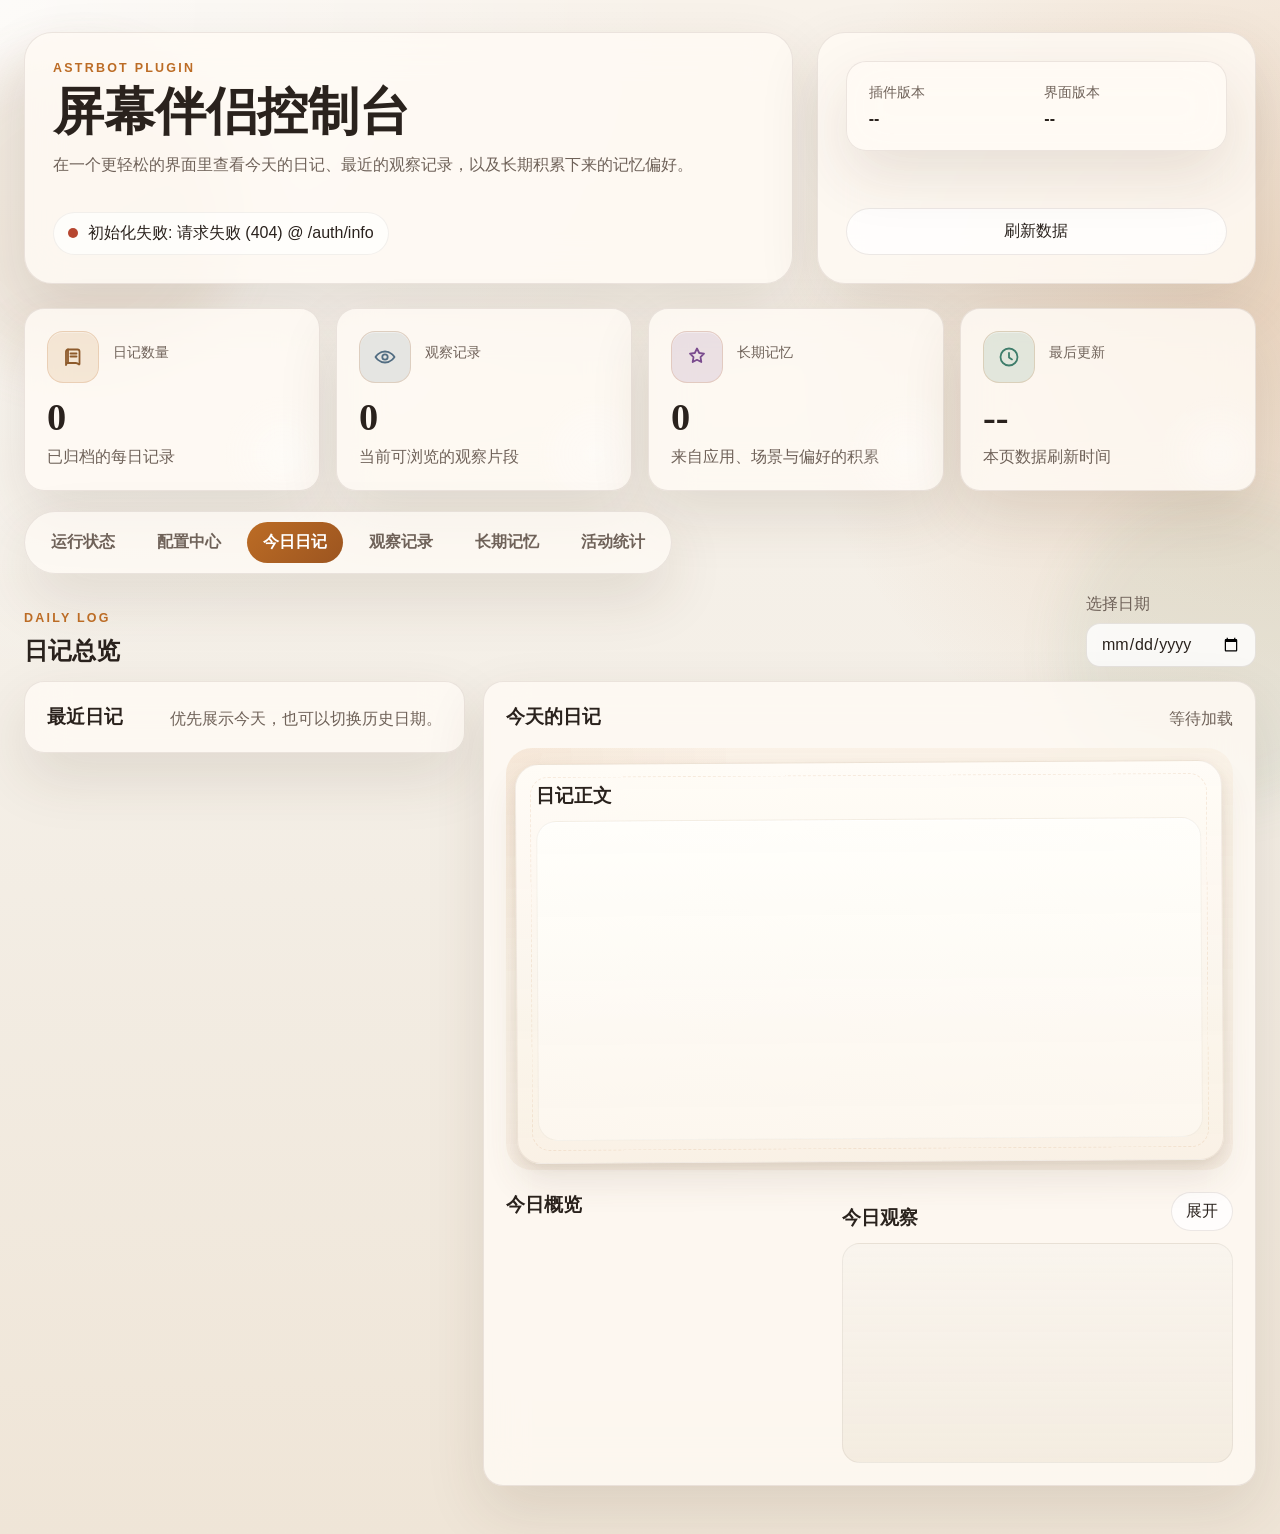
==== web/index.html @ 318e587e "v2.9.0" ====
﻿<!DOCTYPE html>
<html lang="zh-CN">
<head>
    <meta charset="UTF-8">
    <meta name="viewport" content="width=device-width, initial-scale=1.0">
    <title>屏幕伴侣控制台</title>
    <link rel="stylesheet" href="/web/app.css">
</head>
<body>
    <div class="app-shell">
        <div class="ambient ambient-left"></div>
        <div class="ambient ambient-right"></div>
        <header class="hero">
            <div class="hero-copy">
                <p class="eyebrow">AstrBot Plugin</p>
                <h1>屏幕伴侣控制台</h1>
                <p class="hero-text">在一个更轻松的界面里查看今天的日记、最近的观察记录，以及长期积累下来的记忆偏好。</p>
                <div class="hero-status">
                    <span class="status-dot" id="statusDot"></span>
                    <span id="statusText">正在连接 WebUI 服务...</span>
                </div>
            </div>
            <div class="hero-actions">
                <div class="version-card panel">
                    <div>
                        <p class="panel-label">插件版本</p>
                        <strong id="pluginVersion">--</strong>
                    </div>
                    <div>
                        <p class="panel-label">界面版本</p>
                        <strong id="webuiVersion">--</strong>
                    </div>
                </div>
                <button class="ghost-button" id="refreshButton" type="button">刷新数据</button>
                <button class="ghost-button hidden" id="logoutButton" type="button">退出登录</button>
            </div>
        </header>

        <section class="overview-grid">
            <article class="panel stat-card stat-card--diary">
                <div class="stat-card-top">
                    <span class="stat-card-icon" aria-hidden="true">
                        <svg viewBox="0 0 24 24">
                            <path d="M7 4.5h9.5a2 2 0 0 1 2 2V19a.5.5 0 0 1-.8.4A4.9 4.9 0 0 0 14.8 18H7a2 2 0 0 0-2 2V6.5a2 2 0 0 1 2-2Z"></path>
                            <path d="M7 4.5v13.4"></path>
                            <path d="M9.5 8.5h6"></path>
                            <path d="M9.5 11.5h6"></path>
                        </svg>
                    </span>
                    <p class="panel-label">日记数量</p>
                </div>
                <strong id="diaryCount">0</strong>
                <span>已归档的每日记录</span>
            </article>
            <article class="panel stat-card stat-card--observation">
                <div class="stat-card-top">
                    <span class="stat-card-icon" aria-hidden="true">
                        <svg viewBox="0 0 24 24">
                            <path d="M2.5 12s3.6-5.5 9.5-5.5S21.5 12 21.5 12 17.9 17.5 12 17.5 2.5 12 2.5 12Z"></path>
                            <circle cx="12" cy="12" r="2.7"></circle>
                        </svg>
                    </span>
                    <p class="panel-label">观察记录</p>
                </div>
                <strong id="observationCount">0</strong>
                <span>当前可浏览的观察片段</span>
            </article>
            <article class="panel stat-card stat-card--memory">
                <div class="stat-card-top">
                    <span class="stat-card-icon" aria-hidden="true">
                        <svg viewBox="0 0 24 24">
                            <path d="M12 3.5 14.2 8l4.8.7-3.5 3.4.8 4.9L12 14.8 7.7 17l.8-4.9L5 8.7 9.8 8 12 3.5Z"></path>
                        </svg>
                    </span>
                    <p class="panel-label">长期记忆</p>
                </div>
                <strong id="memoryCount">0</strong>
                <span>来自应用、场景与偏好的积累</span>
            </article>
            <article class="panel stat-card stat-card--updated">
                <div class="stat-card-top">
                    <span class="stat-card-icon" aria-hidden="true">
                        <svg viewBox="0 0 24 24">
                            <circle cx="12" cy="12" r="8.5"></circle>
                            <path d="M12 7.8v4.7l3 1.9"></path>
                        </svg>
                    </span>
                    <p class="panel-label">最后更新</p>
                </div>
                <strong id="lastUpdated">--</strong>
                <span>本页数据刷新时间</span>
            </article>
        </section>

        <nav class="top-nav" aria-label="主导航">
            <a href="#runtime" class="nav-link" data-section="runtime">运行状态</a>
            <a href="#settings" class="nav-link" data-section="settings">配置中心</a>
            <a href="#diaries" class="nav-link active" data-section="diaries">今日日记</a>
            <a href="#observations" class="nav-link" data-section="observations">观察记录</a>
            <a href="#memories" class="nav-link" data-section="memories">长期记忆</a>
            <a href="#activity" class="nav-link" data-section="activity">活动统计</a>
        </nav>

        <main class="content-stack">
            <section id="runtime" class="section">
                <div class="section-heading">
                    <div>
                        <p class="eyebrow">Runtime Control</p>
                        <h2>运行状态与控制</h2>
                    </div>
                </div>
                <div class="runtime-grid">
                    <article class="panel">
                        <div class="panel-header">
                            <h3>当前状态</h3>
                            <span class="panel-subtle" id="runtimeMeta">等待加载</span>
                        </div>
                        <div class="runtime-summary" id="runtimeSummary"></div>
                        <div class="runtime-stats" id="runtimeStats"></div>
                        <div class="helper-grid runtime-insights" id="runtimeInsights"></div>
                    </article>
                    <article class="panel">
                        <div class="panel-header">
                            <h3>快速设置</h3>
                            <span class="panel-subtle">这些变更会立即同步到当前实例。</span>
                        </div>
                        <form class="control-form" id="runtimeForm">
                            <label class="field compact-field">
                                <span>启用插件</span>
                                <select id="enabledSelect">
                                    <option value="true">开启</option>
                                    <option value="false">关闭</option>
                                </select>
                            </label>
                            <label class="field compact-field">
                                <span>当前预设</span>
                                <select id="presetSelect">
                                    <option value="-1">手动配置</option>
                                </select>
                            </label>
                            <label class="field compact-field">
                                <span>手动间隔（秒）</span>
                                <input id="checkIntervalInput" type="number" min="10" step="1">
                            </label>
                            <label class="field compact-field">
                                <span>触发概率（%）</span>
                                <input id="triggerProbabilityInput" type="number" min="0" max="100" step="1">
                            </label>
                            <label class="field compact-field">
                                <span>互动频率</span>
                                <input id="interactionFrequencyInput" type="number" min="1" max="10" step="1">
                            </label>
                            <label class="field compact-field">
                                <span>日记功能</span>
                                <select id="enableDiarySelect">
                                    <option value="true">开启</option>
                                    <option value="false">关闭</option>
                                </select>
                            </label>
                            <label class="field compact-field">
                                <span>学习功能</span>
                                <select id="enableLearningSelect">
                                    <option value="true">开启</option>
                                    <option value="false">关闭</option>
                                </select>
                            </label>
                            <label class="field compact-field">
                                <span>麦克风监听</span>
                                <select id="enableMicMonitorSelect">
                                    <option value="false">关闭</option>
                                    <option value="true">开启</option>
                                </select>
                            </label>
                            <label class="field compact-field">
                                <span>调试模式</span>
                                <select id="debugSelect">
                                    <option value="false">关闭</option>
                                    <option value="true">开启</option>
                                </select>
                            </label>
                            <div class="runtime-actions">
                                <button class="primary-button" id="saveRuntimeButton" type="submit">保存设置</button>
                                <button class="ghost-button" id="stopTasksButton" type="button">停止自动任务</button>
                            </div>
                            <p class="feedback" id="runtimeFeedback"></p>
                        </form>
                    </article>
                </div>
                <article class="panel runtime-media-panel">
                    <div class="panel-header">
                        <h3>最新素材预览</h3>
                        <span class="panel-subtle" id="runtimeMediaMeta">等待加载</span>
                    </div>
                    <div class="runtime-media-grid" id="runtimeMedia"></div>
                </article>
                <article class="panel">
                    <div class="panel-header">
                        <div>
                            <h3>服务自检</h3>
                            <span class="panel-subtle" id="healthMeta">用于确认当前页面连到的是不是正确的 WebUI 实例。</span>
                        </div>
                    </div>
                    <div class="health-grid" id="healthGrid"></div>
                    <div class="health-check-list" id="healthChecks"></div>
                    <div class="helper-grid health-warning-grid" id="healthWarnings"></div>
                </article>
            </section>
            <section id="settings" class="section">
                <div class="section-heading">
                    <div>
                        <p class="eyebrow">Settings Studio</p>
                        <h2>配置中心</h2>
                    </div>
                    <div class="toolbar">
                        <label class="field compact-field settings-search">
                            <span>快速筛选</span>
                            <input id="settingsSearchInput" type="search" placeholder="搜索配置名、说明或提示">
                        </label>
                    </div>
                </div>
                <div class="settings-grid">
                    <article class="panel settings-sidebar">
                        <div class="panel-header">
                            <h3>配置分组</h3>
                            <span class="panel-subtle" id="settingsSummary">按功能分区，避免翻整页长表单。</span>
                        </div>
                        <div class="settings-group-list" id="settingsGroupList"></div>
                    </article>
                    <article class="panel settings-editor">
                        <div class="panel-header">
                            <div>
                                <h3 id="settingsGroupTitle">配置详情</h3>
                                <span class="panel-subtle" id="settingsGroupDescription">选择左侧分组后开始编辑。</span>
                            </div>
                            <div class="toolbar">
                                <button class="ghost-button" id="resetSettingsButton" type="button">重置当前分组</button>
                                <button class="primary-button" id="saveSettingsButton" type="button">保存配置</button>
                            </div>
                        </div>
                        <div class="helper-grid settings-helper" id="settingsHelper"></div>
                        <div class="settings-form" id="settingsForm"></div>
                        <p class="feedback" id="settingsFeedback"></p>
                    </article>
                </div>
            </section>
            <section id="diaries" class="section active">
                <div class="section-heading">
                    <div>
                        <p class="eyebrow">Daily Log</p>
                        <h2>日记总览</h2>
                    </div>
                    <label class="field compact-field">
                        <span>选择日期</span>
                        <input id="diaryDateInput" type="date">
                    </label>
                </div>
                <div class="content-grid diaries-grid">
                    <article class="panel">
                        <div class="panel-header">
                            <h3>最近日记</h3>
                            <span class="panel-subtle" id="diarySummary">优先展示今天，也可以切换历史日期。</span>
                        </div>
                        <div class="list-stack" id="diaryList"></div>
                    </article>
                    <article class="panel diary-panel">
                        <div class="panel-header">
                            <h3 id="diaryTitle">今天的日记</h3>
                            <span class="panel-subtle" id="diaryMeta">等待加载</span>
                        </div>
                        <div class="diary-reading-stage">
                            <section class="diary-section diary-paper-section">
                                <div class="panel-header">
                                    <h3>日记正文</h3>
                                </div>
                                <div class="diary-content diary-content-primary" id="diaryReflection"></div>
                            </section>
                        </div>
                        <div class="diary-layout">
                            <section class="diary-section">
                                <div class="panel-header">
                                    <h3>今日概览</h3>
                                </div>
                                <div id="diaryOverview" class="diary-overview-slot"></div>
                            </section>
                            <section class="diary-section">
                                <div class="panel-header">
                                    <h3>今日观察</h3>
                                    <button class="ghost-button diary-toggle" id="toggleDiaryObservations" type="button">展开</button>
                                </div>
                                <div class="diary-content diary-content-secondary" id="diaryObservations"></div>
                            </section>
                        </div>
                    </article>
                </div>
            </section>

            <section id="observations" class="section">
                <div class="section-heading">
                    <div>
                        <p class="eyebrow">Observation Stream</p>
                        <h2>观察记录</h2>
                    </div>
                    <div class="toolbar">
                        <label class="field compact-field">
                            <span>场景筛选</span>
                            <select id="sceneFilter">
                                <option value="">全部场景</option>
                            </select>
                        </label>
                        <label class="field compact-field">
                            <span>排序</span>
                            <select id="sortFilter">
                                <option value="desc">最新优先</option>
                                <option value="asc">最早优先</option>
                            </select>
                        </label>
                    </div>
                </div>
                <article class="panel">
                    <div class="panel-header">
                        <h3>最近观察</h3>
                        <span class="panel-subtle" id="observationMeta">按时间线浏览屏幕观察结果。</span>
                    </div>
                    <div class="observation-actions">
                        <label class="selection-toggle">
                            <input id="selectAllObservations" type="checkbox">
                            <span>全选当前页</span>
                        </label>
                        <div class="toolbar">
                            <button class="ghost-button" id="clearSelectionsButton" type="button">清空选择</button>
                            <button class="ghost-button" id="deleteSelectedButton" type="button">删除选中</button>
                            <button class="danger-button" id="clearAllDataButton" type="button">清空所有资料</button>
                        </div>
                    </div>
                    <div class="list-stack" id="observationList"></div>
                    <div class="pagination" id="observationPagination"></div>
                </article>
            </section>

            <section id="memories" class="section">
                <div class="section-heading">
                    <div>
                        <p class="eyebrow">Memory Atlas</p>
                        <h2>长期记忆</h2>
                    </div>
                </div>
                <div class="memory-highlights" id="memoryHighlights"></div>
                <div class="memory-groups" id="memoryGroups"></div>
            </section>
            <section id="activity" class="section">
                <div class="section-heading">
                    <div>
                        <p class="eyebrow">Activity Statistics</p>
                        <h2>活动统计</h2>
                    </div>
                </div>
                <div class="activity-control-grid">
                    <article class="panel">
                        <div class="panel-header">
                            <div>
                                <h3>轨迹筛选</h3>
                                <span class="panel-subtle" id="activityFilterSummary">按关键词、类型和来源快速聚焦回顾内容。</span>
                            </div>
                        </div>
                        <div class="toolbar activity-toolbar">
                            <label class="field compact-field">
                                <span>搜索轨迹</span>
                                <input id="activitySearchInput" type="search" placeholder="窗口、应用、站点、页面">
                            </label>
                            <label class="field compact-field">
                                <span>活动类型</span>
                                <select id="activityBucketFilter">
                                    <option value="all">全部</option>
                                    <option value="work">工作</option>
                                    <option value="play">摸鱼</option>
                                    <option value="other">其他</option>
                                </select>
                            </label>
                            <label class="field compact-field">
                                <span>轨迹来源</span>
                                <select id="activitySourceFilter">
                                    <option value="all">全部</option>
                                    <option value="screen_analysis">识屏轨迹</option>
                                    <option value="background_tracker">独立轨迹</option>
                                </select>
                            </label>
                            <button class="ghost-button" id="clearActivityFiltersButton" type="button">清空筛选</button>
                        </div>
                    </article>
                    <article class="panel">
                        <div class="panel-header">
                            <div>
                                <h3>统计说明</h3>
                                <span class="panel-subtle">帮助理解“有效工作”“工作段”和轨迹来源是怎么来的。</span>
                            </div>
                        </div>
                        <div class="helper-grid activity-methodology" id="activityMethodology"></div>
                    </article>
                </div>
                <div class="activity-overview" id="activityOverview"></div>
                <div class="activity-workspace-grid">
                    <article class="panel">
                        <div class="panel-header">
                            <h3>工作脉搏</h3>
                            <span class="panel-subtle">把活动、输入和隐私状态压缩成一个更像在场感的当前视角</span>
                        </div>
                        <div class="activity-pulse" id="activityPulse"></div>
                    </article>
                    <article class="panel">
                        <div class="panel-header">
                            <h3>今日工作轨迹</h3>
                            <span class="panel-subtle">把零散活动合并成更像 Work_Review 的连续工作段</span>
                        </div>
                        <div class="activity-session-summary" id="activitySessionSummary"></div>
                        <div class="list-stack activity-session-list" id="activitySessions"></div>
                    </article>
                </div>
                <div class="activity-grid">
                    <article class="panel">
                        <div class="panel-header">
                            <h3>今日统计</h3>
                            <span class="panel-subtle">今天的工作和摸鱼时间</span>
                        </div>
                        <div class="activity-stats" id="todayActivityStats"></div>
                    </article>
                    <article class="panel">
                        <div class="panel-header">
                            <h3>总计统计</h3>
                            <span class="panel-subtle">所有记录的工作和摸鱼时间</span>
                        </div>
                        <div class="activity-stats" id="totalActivityStats"></div>
                    </article>
                </div>
                <div class="activity-review-grid">
                    <article class="panel">
                        <div class="panel-header">
                            <h3>工作回顾</h3>
                            <span class="panel-subtle">更像 keystats / workreview 的专注回顾视角</span>
                        </div>
                        <div class="activity-review-cards" id="activityReview"></div>
                        <div class="helper-grid activity-review-insights" id="activityInsights"></div>
                    </article>
                    <article class="panel">
                        <div class="panel-header">
                            <h3>主力窗口</h3>
                            <span class="panel-subtle">看清今天主要把时间花在了哪里</span>
                        </div>
                        <div class="list-stack activity-top-windows" id="activityTopWindows"></div>
                    </article>
                </div>
                <article class="panel activity-chart-panel">
                    <div class="panel-header">
                        <h3>时间配比图</h3>
                        <span class="panel-subtle">工作、摸鱼、其他的占比一眼看清</span>
                    </div>
                    <div class="activity-chart-stack" id="activityCharts"></div>
                </article>
                <article class="panel activity-trend-panel">
                    <div class="panel-header">
                        <h3>近 7 天节奏</h3>
                        <span class="panel-subtle">按天看工作、摸鱼与切换密度的变化</span>
                    </div>
                    <div class="activity-trend" id="activityTrend"></div>
                </article>
                <article class="panel activity-input-panel">
                    <div class="panel-header">
                        <h3>本地输入统计</h3>
                        <span class="panel-subtle">可选记录键盘和鼠标输入，补充更像 KeyStats 的轻量数据</span>
                    </div>
                    <div class="activity-input-grid" id="activityInputStats"></div>
                    <div class="activity-input-days" id="activityInputDays"></div>
                </article>
                <article class="panel activity-surface-panel">
                    <div class="panel-header">
                        <h3>应用 / 网站轨迹</h3>
                        <span class="panel-subtle">把窗口活动收束成更像 Work_Review 的应用层和网页层轨迹</span>
                    </div>
                    <div class="activity-surface-summary" id="activitySurfaceSummary"></div>
                    <div class="activity-surface-columns">
                        <div>
                            <p class="panel-label">主要应用</p>
                            <div class="list-stack activity-surface-list" id="activityAppTrail"></div>
                        </div>
                        <div>
                            <p class="panel-label">主要网站</p>
                            <div class="list-stack activity-surface-list" id="activitySiteTrail"></div>
                        </div>
                    </div>
                </article>
                <article class="panel">
                    <div class="panel-header">
                        <h3>最近活动</h3>
                        <span class="panel-subtle">最近 20 条活动记录</span>
                    </div>
                    <div class="list-stack" id="recentActivities"></div>
                </article>
            </section>
        </main>
    </div>

    <div class="login-overlay hidden" id="loginOverlay" aria-hidden="true">
        <form class="login-card panel" id="loginForm">
            <p class="eyebrow">Protected Access</p>
            <h2>输入 WebUI 密码</h2>
            <p class="panel-subtle">当前实例启用了访问保护，请先登录再查看数据。</p>
            <label class="field">
                <span>访问密码</span>
                <input type="password" id="loginPassword" placeholder="请输入密码" autocomplete="current-password">
            </label>
            <button class="primary-button" id="loginButton" type="submit">登录</button>
            <p class="feedback error-text" id="loginError"></p>
        </form>
    </div>

    <template id="emptyStateTemplate">
        <div class="empty-state">
            <strong>这里还没有内容</strong>
            <p>等屏幕伴侣积累出更多记录后，这里会慢慢丰富起来。</p>
        </div>
    </template>

    <script src="/web/app.js"></script>
</body>
</html>
---- web/app.css ----
﻿:root {
    --bg: #f4efe7;
    --panel: rgba(255, 251, 245, 0.82);
    --panel-strong: rgba(255, 248, 240, 0.96);
    --text: #2a221d;
    --muted: #6f6259;
    --line: rgba(97, 77, 64, 0.12);
    --accent: #bc6c25;
    --accent-strong: #9c5520;
    --accent-soft: rgba(188, 108, 37, 0.14);
    --success: #4f772d;
    --danger: #b6462f;
    --shadow: 0 24px 60px rgba(74, 48, 28, 0.12);
    --radius-xl: 28px;
    --radius-lg: 20px;
    --font-sans: "Segoe UI", "PingFang SC", "Microsoft YaHei", sans-serif;
    --font-display: "Georgia", "STSong", serif;
}

* { box-sizing: border-box; }
html { scroll-behavior: smooth; }

body {
    margin: 0;
    min-height: 100vh;
    color: var(--text);
    font-family: var(--font-sans);
    background:
        radial-gradient(circle at top left, rgba(255, 255, 255, 0.7), transparent 34%),
        radial-gradient(circle at right 20%, rgba(188, 108, 37, 0.2), transparent 28%),
        linear-gradient(180deg, #f8f2ea 0%, var(--bg) 48%, #efe5d7 100%);
}

button, input, select { font: inherit; }
button { cursor: pointer; }
.hidden { display: none !important; }

.app-shell {
    position: relative;
    max-width: 1560px;
    margin: 0 auto;
    padding: 32px 24px 48px;
}

.ambient {
    position: fixed;
    width: 320px;
    height: 320px;
    border-radius: 50%;
    filter: blur(24px);
    opacity: 0.4;
    pointer-events: none;
    z-index: 0;
}

.ambient-left {
    top: 6%;
    left: -80px;
    background: rgba(184, 148, 108, 0.38);
}

.ambient-right {
    right: -100px;
    bottom: 10%;
    background: rgba(96, 141, 108, 0.2);
}

.hero, .overview-grid, .top-nav, .content-stack { position: relative; z-index: 1; }

.hero {
    display: grid;
    grid-template-columns: minmax(0, 1.4fr) minmax(280px, 0.8fr);
    gap: 24px;
    margin-bottom: 24px;
}

.hero-copy, .hero-actions, .panel {
    backdrop-filter: blur(20px);
    background: var(--panel);
    border: 1px solid var(--line);
    box-shadow: var(--shadow);
}

.hero-copy, .hero-actions {
    border-radius: var(--radius-xl);
    padding: 28px;
}

.hero-copy h1 {
    margin: 0 0 10px;
    font-family: var(--font-display);
    font-size: clamp(2.1rem, 4vw, 3.6rem);
    line-height: 1.05;
}

.eyebrow {
    margin: 0 0 10px;
    color: var(--accent);
    text-transform: uppercase;
    letter-spacing: 0.18em;
    font-size: 0.78rem;
    font-weight: 700;
}

.hero-text, .panel-subtle, .list-item-meta, .observation-tags, .memory-meta, .feedback, .field span, .stat-card span {
    color: var(--muted);
}

.hero-status {
    display: inline-flex;
    align-items: center;
    gap: 10px;
    margin-top: 20px;
    padding: 10px 14px;
    border-radius: 999px;
    background: rgba(255, 255, 255, 0.65);
    border: 1px solid rgba(97, 77, 64, 0.08);
}

.status-dot {
    width: 10px;
    height: 10px;
    border-radius: 50%;
    background: var(--muted);
    box-shadow: 0 0 0 0 rgba(79, 119, 45, 0.35);
}

.status-dot.online { background: var(--success); animation: pulse 1.8s infinite; }
.status-dot.error { background: var(--danger); }

@keyframes pulse {
    0% { box-shadow: 0 0 0 0 rgba(79, 119, 45, 0.35); }
    70% { box-shadow: 0 0 0 10px rgba(79, 119, 45, 0); }
    100% { box-shadow: 0 0 0 0 rgba(79, 119, 45, 0); }
}

.hero-actions {
    display: flex;
    flex-direction: column;
    gap: 14px;
    justify-content: space-between;
}

.version-card {
    display: grid;
    grid-template-columns: repeat(2, minmax(0, 1fr));
    gap: 16px;
}

.panel {
    border-radius: var(--radius-lg);
    padding: 22px;
}

.panel-label {
    margin: 0 0 8px;
    color: var(--muted);
    font-size: 0.86rem;
}

.ghost-button, .primary-button, .page-button {
    border: none;
    border-radius: 999px;
    padding: 12px 18px;
    transition: transform 0.18s ease, box-shadow 0.18s ease, background 0.18s ease;
}

.ghost-button {
    background: rgba(255, 255, 255, 0.72);
    color: var(--text);
    border: 1px solid rgba(97, 77, 64, 0.12);
}

.primary-button {
    background: linear-gradient(135deg, var(--accent) 0%, var(--accent-strong) 100%);
    color: #fff;
    box-shadow: 0 16px 28px rgba(156, 85, 32, 0.24);
}

.ghost-button:hover, .primary-button:hover, .page-button:hover { transform: translateY(-1px); }

.overview-grid {
    display: grid;
    grid-template-columns: repeat(4, minmax(0, 1fr));
    gap: 16px;
    margin-bottom: 20px;
}

.stat-card {
    position: relative;
    overflow: hidden;
}

.stat-card::after {
    content: "";
    position: absolute;
    inset: auto -24px -24px auto;
    width: 120px;
    height: 120px;
    border-radius: 50%;
    background: radial-gradient(circle, rgba(255, 255, 255, 0.34) 0%, rgba(255, 255, 255, 0) 70%);
    pointer-events: none;
}

.stat-card-top {
    display: flex;
    align-items: center;
    gap: 14px;
    margin-bottom: 12px;
}

.stat-card-icon,
.activity-stat-icon {
    display: inline-flex;
    align-items: center;
    justify-content: center;
    flex-shrink: 0;
}

.stat-card-icon {
    width: 52px;
    height: 52px;
    border-radius: 16px;
    color: var(--accent-strong);
    background: var(--accent-soft);
    border: 1px solid rgba(188, 108, 37, 0.18);
    box-shadow: inset 0 1px 0 rgba(255, 255, 255, 0.35);
}

.stat-card--diary .stat-card-icon {
    color: #8d5a2b;
    background: rgba(199, 138, 70, 0.16);
}

.stat-card--observation .stat-card-icon {
    color: #526d82;
    background: rgba(82, 109, 130, 0.14);
}

.stat-card--memory .stat-card-icon {
    color: #7a4b8e;
    background: rgba(122, 75, 142, 0.14);
}

.stat-card--updated .stat-card-icon {
    color: #3f7d6b;
    background: rgba(63, 125, 107, 0.14);
}

.stat-card-icon svg,
.activity-stat-icon svg {
    width: 24px;
    height: 24px;
    fill: none;
    stroke: currentColor;
    stroke-width: 1.8;
    stroke-linecap: round;
    stroke-linejoin: round;
}
.stat-card strong {
    display: block;
    margin-bottom: 8px;
    font-size: clamp(1.6rem, 3vw, 2.4rem);
    font-family: var(--font-display);
}

.top-nav {
    display: inline-flex;
    flex-wrap: wrap;
    gap: 10px;
    margin-bottom: 20px;
    padding: 10px;
    border-radius: 999px;
    background: rgba(255, 251, 245, 0.72);
    border: 1px solid var(--line);
    box-shadow: var(--shadow);
}

.nav-link {
    color: var(--muted);
    text-decoration: none;
    padding: 10px 16px;
    border-radius: 999px;
    font-weight: 600;
}

.nav-link.active {
    color: #fff;
    background: linear-gradient(135deg, var(--accent) 0%, var(--accent-strong) 100%);
}

.content-stack {
    display: flex;
    flex-direction: column;
    gap: 20px;
}

.section { display: none; }
.section.active { display: block; animation: rise-in 0.24s ease; }

@keyframes rise-in {
    from { opacity: 0; transform: translateY(8px); }
    to { opacity: 1; transform: translateY(0); }
}

.section-heading, .toolbar, .panel-header, .memory-highlights, .memory-groups, .content-grid, .pagination {
    display: flex;
    gap: 16px;
}

.section-heading, .panel-header {
    align-items: end;
    justify-content: space-between;
}

.section-heading { margin-bottom: 14px; }
.section-heading h2, .panel-header h3 { margin: 0; }
.toolbar { flex-wrap: wrap; }
.content-grid { align-items: start; }
.observation-actions {
    display: flex;
    justify-content: space-between;
    gap: 12px;
    align-items: center;
    margin-bottom: 14px;
}

.diaries-grid {
    display: grid;
    grid-template-columns: minmax(300px, 0.8fr) minmax(0, 1.4fr);
    gap: 18px;
}

.runtime-grid {
    display: grid;
    grid-template-columns: minmax(320px, 0.9fr) minmax(0, 1.1fr);
    gap: 18px;
}

.runtime-media-panel {
    margin-top: 18px;
}

.runtime-media-grid {
    display: grid;
    grid-template-columns: repeat(2, minmax(0, 1fr));
    gap: 16px;
}

.runtime-media-card {
    display: grid;
    gap: 12px;
    padding: 16px;
    border: 1px solid rgba(97, 77, 64, 0.08);
    border-radius: 18px;
    background: rgba(255, 255, 255, 0.62);
}

.runtime-media-card h4 {
    margin: 0;
    font-size: 1rem;
}

.runtime-media-link {
    text-decoration: none;
}

.runtime-media-frame {
    overflow: hidden;
    border-radius: 16px;
    background: rgba(247, 241, 233, 0.88);
    min-height: 220px;
}

.runtime-media-preview {
    display: block;
    width: 100%;
    min-height: 220px;
    max-height: 420px;
    object-fit: contain;
    background: rgba(42, 34, 29, 0.08);
}

.settings-grid {
    display: grid;
    grid-template-columns: minmax(240px, 0.58fr) minmax(0, 1.42fr);
    gap: 18px;
}

.settings-sidebar,
.settings-editor {
    min-height: 640px;
}

.settings-group-list,
.settings-form {
    display: grid;
    gap: 12px;
}

.helper-grid {
    display: grid;
    gap: 12px;
}

.runtime-insights,
.settings-helper {
    margin-top: 16px;
}

.runtime-summary,
.activity-overview {
    display: grid;
    grid-template-columns: repeat(auto-fit, minmax(170px, 1fr));
    gap: 12px;
    margin-bottom: 14px;
}

.overview-pill {
    padding: 14px 16px;
    border-radius: 16px;
    background: linear-gradient(180deg, rgba(255, 255, 255, 0.78), rgba(247, 239, 228, 0.76));
    border: 1px solid rgba(97, 77, 64, 0.08);
    display: grid;
    gap: 6px;
    min-height: 84px;
    align-content: start;
}

.overview-pill strong {
    font-size: 1.18rem;
    font-family: var(--font-display);
}

.overview-pill--good {
    background: linear-gradient(180deg, rgba(244, 251, 246, 0.94), rgba(230, 243, 234, 0.88));
    border-color: rgba(79, 119, 45, 0.14);
}

.overview-pill--warm {
    background: linear-gradient(180deg, rgba(255, 247, 238, 0.94), rgba(249, 232, 212, 0.9));
    border-color: rgba(188, 108, 37, 0.16);
}

.overview-pill--muted {
    background: linear-gradient(180deg, rgba(249, 246, 242, 0.92), rgba(240, 234, 226, 0.88));
}

.helper-card {
    padding: 16px 18px;
    border-radius: 18px;
    background: linear-gradient(180deg, rgba(255, 251, 247, 0.9), rgba(249, 238, 228, 0.82));
    border: 1px solid rgba(188, 108, 37, 0.12);
    display: grid;
    gap: 8px;
}

.helper-card strong {
    font-size: 1rem;
}

.helper-card p {
    margin: 0;
    color: var(--muted);
    line-height: 1.6;
}

button[disabled] {
    opacity: 0.58;
    cursor: not-allowed;
}

.helper-actions {
    display: flex;
    flex-wrap: wrap;
    gap: 10px;
}

.helper-button {
    width: fit-content;
}

.settings-group-button {
    width: 100%;
    text-align: left;
    border: 1px solid rgba(97, 77, 64, 0.08);
    background: rgba(255, 255, 255, 0.68);
    border-radius: 16px;
    padding: 14px 16px;
    display: grid;
    gap: 6px;
}

.settings-group-button strong {
    font-size: 1rem;
}

.settings-group-button span {
    color: var(--muted);
    font-size: 0.92rem;
    line-height: 1.5;
}

.settings-group-button.active,
.settings-group-button:hover {
    background: linear-gradient(180deg, rgba(255, 255, 255, 0.92), rgba(248, 234, 219, 0.92));
    border-color: rgba(188, 108, 37, 0.26);
}

.settings-search {
    min-width: min(320px, 100%);
}

.settings-form {
    grid-template-columns: repeat(2, minmax(0, 1fr));
}

.settings-field {
    padding: 16px;
    border-radius: 18px;
    background: rgba(255, 255, 255, 0.6);
    border: 1px solid rgba(97, 77, 64, 0.08);
}

.settings-field-dirty {
    border-color: rgba(188, 108, 37, 0.22);
    box-shadow: 0 14px 28px rgba(188, 108, 37, 0.08);
}

.settings-field-wide {
    grid-column: 1 / -1;
}

.settings-field-header {
    display: flex;
    justify-content: space-between;
    gap: 12px;
    align-items: center;
    margin-bottom: 8px;
}

.settings-field-header strong {
    font-size: 1rem;
}

.settings-field-header code {
    padding: 2px 8px;
    border-radius: 999px;
    background: rgba(42, 34, 29, 0.08);
    color: var(--muted);
    font-size: 0.78rem;
}

.settings-badges {
    display: flex;
    flex-wrap: wrap;
    justify-content: flex-end;
    gap: 8px;
    align-items: center;
}

.settings-badge {
    display: inline-flex;
    align-items: center;
    padding: 4px 9px;
    border-radius: 999px;
    background: rgba(42, 34, 29, 0.06);
    color: var(--muted);
    font-size: 0.78rem;
}

.settings-badge-warm {
    background: rgba(188, 108, 37, 0.12);
    color: #9b4d17;
}

.settings-field-hint {
    margin: 0 0 10px;
    color: var(--muted);
    line-height: 1.6;
    font-size: 0.92rem;
}

.list-stack, .memory-list, .memory-card { display: grid; gap: 12px; }
.runtime-stats {
    display: grid;
    grid-template-columns: repeat(auto-fit, minmax(180px, 1fr));
    gap: 12px;
}

.health-grid {
    display: grid;
    grid-template-columns: repeat(auto-fit, minmax(180px, 1fr));
    gap: 12px;
}

.runtime-stat {
    padding: 16px 18px;
    border-radius: 16px;
    background: linear-gradient(180deg, rgba(255, 255, 255, 0.78), rgba(246, 239, 229, 0.76));
    border: 1px solid rgba(97, 77, 64, 0.08);
    display: grid;
    gap: 6px;
    min-height: 92px;
    align-content: start;
}

.runtime-stat strong {
    display: block;
    margin-top: 2px;
    font-size: 1.16rem;
    font-family: var(--font-display);
}

.health-card {
    padding: 16px 18px;
    border-radius: 16px;
    background: linear-gradient(180deg, rgba(255, 255, 255, 0.76), rgba(246, 239, 229, 0.74));
    border: 1px solid rgba(97, 77, 64, 0.08);
    display: grid;
    gap: 6px;
    min-height: 92px;
    align-content: start;
}

.health-card strong {
    display: block;
    margin-top: 2px;
    font-size: 1.05rem;
}

.control-form {
    display: grid;
    grid-template-columns: repeat(2, minmax(0, 1fr));
    gap: 14px 16px;
}

.runtime-actions {
    display: flex;
    gap: 12px;
    align-items: center;
    grid-column: 1 / -1;
}

#runtimeFeedback {
    min-height: 1.2em;
    grid-column: 1 / -1;
}

.feedback[data-tone="success"] {
    color: #4f772d;
}

.feedback[data-tone="warn"] {
    color: #9c5f1e;
}

.feedback[data-tone="error"] {
    color: var(--danger);
}

.activity-control-grid {
    display: grid;
    grid-template-columns: minmax(0, 1.18fr) minmax(0, 0.82fr);
    gap: 18px;
    margin-bottom: 14px;
}

.activity-toolbar {
    align-items: flex-end;
    gap: 14px;
}

.activity-toolbar .field {
    flex: 1 1 180px;
    min-width: min(220px, 100%);
}

.activity-toolbar .ghost-button {
    align-self: flex-end;
}

.activity-methodology {
    grid-template-columns: repeat(auto-fit, minmax(220px, 1fr));
}

.activity-methodology .helper-card:first-child {
    background: linear-gradient(180deg, rgba(255, 248, 240, 0.96), rgba(247, 234, 216, 0.9));
    border-color: rgba(188, 108, 37, 0.2);
}

.health-check-list {
    margin-top: 16px;
    display: grid;
    grid-template-columns: repeat(auto-fit, minmax(240px, 1fr));
    gap: 12px;
}

.health-check-card {
    padding: 16px 18px;
    border-radius: 18px;
    border: 1px solid rgba(97, 77, 64, 0.1);
    background: linear-gradient(180deg, rgba(255, 255, 255, 0.8), rgba(246, 239, 229, 0.78));
    display: grid;
    gap: 10px;
}

.health-check-card p {
    margin: 0;
    color: var(--muted);
    line-height: 1.6;
}

.health-check-head {
    display: flex;
    justify-content: space-between;
    align-items: center;
    gap: 10px;
}

.health-check-card--warn {
    background: linear-gradient(180deg, rgba(255, 248, 239, 0.94), rgba(248, 235, 214, 0.9));
    border-color: rgba(188, 108, 37, 0.22);
}

.health-check-card--warn .settings-badge {
    background: rgba(188, 108, 37, 0.14);
    color: #9b4d17;
}

.health-check-card--error {
    background: linear-gradient(180deg, rgba(255, 244, 243, 0.96), rgba(250, 228, 225, 0.9));
    border-color: rgba(179, 63, 46, 0.22);
}

.health-check-card--error .settings-badge {
    background: rgba(179, 63, 46, 0.12);
    color: #a64231;
}

.health-warning-grid {
    margin-top: 16px;
}

.list-item-button {
    width: 100%;
    text-align: left;
    border: 1px solid rgba(97, 77, 64, 0.08);
    background: rgba(255, 255, 255, 0.74);
    border-radius: 16px;
    padding: 16px;
}

.list-item-button:hover, .list-item-button.active {
    background: linear-gradient(180deg, rgba(255, 255, 255, 0.92), rgba(248, 234, 219, 0.92));
    border-color: rgba(188, 108, 37, 0.28);
}

.list-item-title { margin: 0 0 4px; font-weight: 700; }
.diary-panel { min-height: 540px; }
.diary-reading-stage {
    margin-top: 18px;
    margin-bottom: 22px;
    padding: 14px 10px 8px;
    border-radius: 26px;
    background:
        radial-gradient(circle at top left, rgba(188, 108, 37, 0.08), transparent 28%),
        linear-gradient(180deg, rgba(248, 238, 224, 0.62), rgba(241, 228, 213, 0.46));
}
.diary-overview-slot {
    display: grid;
    gap: 12px;
}
.diary-overview-slot:empty {
    display: none;
}
.diary-layout {
    display: grid;
    gap: 16px;
}
.diary-section {
    display: grid;
    gap: 12px;
}
.diary-paper-section {
    position: relative;
    padding: 18px 20px 22px;
    border-radius: 24px;
    background:
        linear-gradient(180deg, rgba(255, 252, 247, 0.98), rgba(249, 241, 229, 0.95));
    border: 1px solid rgba(124, 92, 67, 0.1);
    box-shadow:
        0 18px 34px rgba(98, 71, 48, 0.12),
        0 4px 10px rgba(98, 71, 48, 0.08);
    transform: rotate(-0.35deg);
}
.diary-paper-section::before {
    content: "";
    position: absolute;
    inset: 12px 14px;
    border-radius: 18px;
    border: 1px dashed rgba(188, 108, 37, 0.12);
    pointer-events: none;
}

.diary-content {
    min-height: 220px;
    padding: 18px;
    border-radius: 18px;
    background: linear-gradient(180deg, rgba(255, 251, 246, 0.96), rgba(246, 238, 227, 0.86));
    border: 1px solid rgba(97, 77, 64, 0.08);
    overflow: auto;
}
.diary-content-primary {
    min-height: 320px;
    padding: 28px 30px 30px;
    border-radius: 20px;
    background:
        linear-gradient(180deg, rgba(255, 254, 251, 0.92), rgba(252, 247, 239, 0.9));
    border: 1px solid rgba(145, 111, 84, 0.08);
    box-shadow: inset 0 1px 0 rgba(255, 255, 255, 0.82);
}
.diary-content-secondary {
    background: linear-gradient(180deg, rgba(249, 244, 237, 0.96), rgba(242, 234, 222, 0.86));
}
.diary-content-collapsed {
    max-height: 220px;
    overflow: hidden;
    position: relative;
}
.diary-content-collapsed::after {
    content: "";
    position: sticky;
    display: block;
    bottom: 0;
    height: 64px;
    margin-top: -64px;
    background: linear-gradient(180deg, rgba(242, 234, 222, 0), rgba(242, 234, 222, 0.96));
    pointer-events: none;
}
.diary-toggle {
    padding: 8px 14px;
}

.diary-overview-card {
    gap: 14px;
}
.diary-overview-head {
    display: flex;
    flex-wrap: wrap;
    justify-content: space-between;
    gap: 10px;
    align-items: baseline;
}
.diary-overview-grid {
    display: grid;
    gap: 12px;
}
.diary-overview-item {
    padding: 14px 16px;
    border-radius: 14px;
    background: rgba(255, 255, 255, 0.58);
    border: 1px solid rgba(97, 77, 64, 0.08);
    display: grid;
    gap: 8px;
}
.diary-overview-item strong {
    font-size: 0.95rem;
}
.diary-overview-item p,
.diary-overview-item ul {
    margin: 0;
}
.diary-overview-item ul {
    padding-left: 18px;
    display: grid;
    gap: 6px;
}

.diary-rendered {
    display: grid;
    gap: 14px;
    line-height: 1.8;
}

.diary-rendered h1,
.diary-rendered h2,
.diary-rendered h3 {
    margin: 0;
    font-family: var(--font-display);
}

.diary-rendered h1 { font-size: 1.8rem; }
.diary-rendered h2 {
    margin-top: 6px;
    padding-bottom: 8px;
    border-bottom: 1px solid rgba(97, 77, 64, 0.12);
}
.diary-rendered h3 { font-size: 1.08rem; color: var(--accent-strong); }
.diary-rendered p,
.diary-rendered li { margin: 0; }
.diary-rendered ul {
    margin: 0;
    padding-left: 20px;
    display: grid;
    gap: 8px;
}
.diary-rendered blockquote {
    margin: 0;
    padding: 10px 14px;
    border-left: 4px solid rgba(188, 108, 37, 0.35);
    background: rgba(255, 255, 255, 0.5);
    border-radius: 12px;
    color: var(--muted);
}
.diary-rendered code {
    padding: 2px 6px;
    border-radius: 8px;
    background: rgba(42, 34, 29, 0.08);
    font-family: "Consolas", "Microsoft YaHei", monospace;
}
.diary-rendered pre {
    margin: 0;
    padding: 14px;
    overflow: auto;
    border-radius: 14px;
    background: rgba(42, 34, 29, 0.08);
}
.diary-rendered pre code {
    padding: 0;
    background: transparent;
}
#diaryReflection .diary-rendered {
    gap: 18px;
    line-height: 2.02;
}
#diaryReflection .diary-rendered p {
    font-size: 1.02rem;
    text-indent: 1.8em;
}

.diary-observation-timeline {
    position: relative;
    display: grid;
    gap: 14px;
}

.diary-observation-timeline::before {
    content: "";
    position: absolute;
    left: 11px;
    top: 6px;
    bottom: 6px;
    width: 1px;
    background: linear-gradient(180deg, rgba(188, 108, 37, 0.26), rgba(188, 108, 37, 0.05));
}

.diary-observation-entry {
    position: relative;
    display: grid;
    grid-template-columns: 24px minmax(0, 1fr);
    gap: 14px;
    align-items: start;
}

.diary-observation-marker {
    width: 10px;
    height: 10px;
    margin-top: 10px;
    margin-left: 7px;
    border-radius: 999px;
    background: linear-gradient(180deg, var(--accent), var(--accent-strong));
    box-shadow: 0 0 0 4px rgba(188, 108, 37, 0.12);
    position: relative;
    z-index: 1;
}

.diary-observation-main {
    display: grid;
    gap: 10px;
    padding: 14px 16px;
    border-radius: 16px;
    background: rgba(255, 255, 255, 0.62);
    border: 1px solid rgba(97, 77, 64, 0.08);
}

.diary-observation-head {
    display: flex;
    flex-wrap: wrap;
    gap: 8px 12px;
    align-items: center;
}

.diary-observation-time {
    display: inline-flex;
    align-items: center;
    padding: 4px 10px;
    border-radius: 999px;
    background: rgba(188, 108, 37, 0.12);
    color: var(--accent-strong);
    font-size: 0.82rem;
    font-weight: 700;
    letter-spacing: 0.04em;
}

.diary-observation-window {
    color: var(--ink-strong);
    font-weight: 700;
}

.diary-entry-body {
    gap: 10px;
    line-height: 1.72;
}

.diary-entry-body h1,
.diary-entry-body h2,
.diary-entry-body h3 {
    display: none;
}

@media (min-width: 1080px) {
    .diary-layout {
        grid-template-columns: minmax(320px, 0.92fr) minmax(0, 1.3fr);
        align-items: start;
    }
}

@media (max-width: 720px) {
    .diary-reading-stage {
        margin-top: 14px;
        padding: 8px 0 0;
        background: transparent;
    }
    .diary-paper-section {
        transform: none;
        padding: 16px;
    }
    .diary-content-primary {
        padding: 20px 18px 22px;
    }
    #diaryReflection .diary-rendered p {
        text-indent: 1.4em;
    }
}

.observation-card, .memory-card, .highlight-card {
    border-radius: 18px;
    border: 1px solid rgba(97, 77, 64, 0.08);
    background: rgba(255, 255, 255, 0.72);
    padding: 18px;
}

.observation-card {
    position: relative;
    overflow: hidden;
}

.observation-card::before {
    content: "";
    position: absolute;
    inset: 0 auto 0 0;
    width: 4px;
    background: linear-gradient(180deg, var(--accent), #dda15e);
}

.observation-header, .memory-header {
    display: flex;
    justify-content: space-between;
    gap: 12px;
    align-items: start;
    margin-bottom: 8px;
}

.observation-content, .memory-content { margin: 0; line-height: 1.7; }
.observation-select {
    display: inline-flex;
    align-items: center;
    gap: 8px;
    color: var(--muted);
    font-size: 0.9rem;
}
.observation-footer {
    display: flex;
    justify-content: space-between;
    align-items: center;
    gap: 12px;
    margin-top: 14px;
}
.danger-button {
    border: none;
    border-radius: 999px;
    padding: 10px 14px;
    background: rgba(182, 70, 47, 0.12);
    color: var(--danger);
}
.selection-toggle {
    display: inline-flex;
    align-items: center;
    gap: 8px;
    color: var(--muted);
}

.tag {
    display: inline-flex;
    align-items: center;
    gap: 6px;
    padding: 6px 10px;
    border-radius: 999px;
    background: var(--accent-soft);
    color: var(--accent-strong);
    font-size: 0.84rem;
    font-weight: 700;
}

.field { display: grid; gap: 8px; }
.compact-field { min-width: 170px; }

.field input, .field select, .field textarea {
    min-height: 44px;
    border-radius: 14px;
    border: 1px solid rgba(97, 77, 64, 0.14);
    background: rgba(255, 255, 255, 0.8);
    color: var(--text);
    padding: 0 14px;
}

.field textarea {
    min-height: 120px;
    padding: 12px 14px;
    resize: vertical;
    line-height: 1.65;
}

.pagination {
    margin-top: 18px;
    flex-wrap: wrap;
    justify-content: space-between;
    align-items: center;
}

.page-button { background: rgba(255, 255, 255, 0.8); color: var(--text); }
.page-button:disabled { cursor: not-allowed; opacity: 0.45; transform: none; }

.memory-highlights {
    display: grid;
    grid-template-columns: repeat(3, minmax(0, 1fr));
    margin-bottom: 18px;
}

.memory-groups {
    display: grid;
    grid-template-columns: repeat(2, minmax(0, 1fr));
}

.empty-state {
    display: grid;
    place-items: center;
    min-height: 180px;
    text-align: center;
    padding: 18px;
    color: var(--muted);
    border: 1px dashed rgba(97, 77, 64, 0.18);
    border-radius: 18px;
    background: rgba(255, 255, 255, 0.44);
}

.login-overlay {
    position: fixed;
    inset: 0;
    display: grid;
    place-items: center;
    padding: 20px;
    background: rgba(42, 34, 29, 0.34);
    backdrop-filter: blur(18px);
    z-index: 10;
}

.login-card { width: min(100%, 460px); background: var(--panel-strong); }
.error-text { color: var(--danger); min-height: 1.2em; }

@media (max-width: 1080px) {
    .hero, .diaries-grid, .memory-highlights, .memory-groups, .runtime-grid, .settings-grid, .settings-form, .health-grid, .runtime-media-grid {
        grid-template-columns: 1fr;
    }

    .overview-grid {
        grid-template-columns: repeat(2, minmax(0, 1fr));
    }

    .runtime-stats,
    .control-form {
        grid-template-columns: 1fr;
    }
}

/* 活动统计 */
.activity-grid {
    display: grid;
    grid-template-columns: repeat(2, minmax(0, 1fr));
    gap: 16px;
    margin-bottom: 24px;
    align-items: stretch;
}

.activity-grid > .panel {
    height: 100%;
    display: grid;
    grid-template-rows: auto 1fr;
}

.activity-stats {
    display: grid;
    grid-template-columns: repeat(2, minmax(0, 1fr));
    gap: 12px;
    align-content: start;
}

.activity-stat-item {
    display: grid;
    grid-template-columns: auto minmax(0, 1fr) auto;
    align-items: center;
    gap: 14px;
    padding: 14px 16px;
    border: 1px solid var(--line);
    border-radius: 18px;
    background: rgba(255, 255, 255, 0.56);
    box-shadow: inset 0 1px 0 rgba(255, 255, 255, 0.38);
    min-height: 94px;
}

.activity-stat-icon {
    width: 44px;
    height: 44px;
    border-radius: 14px;
    color: var(--accent-strong);
    background: rgba(188, 108, 37, 0.12);
}

.activity-stat-item--work .activity-stat-icon {
    color: #8d5a2b;
    background: rgba(199, 138, 70, 0.16);
}

.activity-stat-item--play .activity-stat-icon {
    color: #526d82;
    background: rgba(82, 109, 130, 0.14);
}

.activity-stat-item--other .activity-stat-icon {
    color: #7b6d5d;
    background: rgba(123, 109, 93, 0.12);
}

.activity-stat-item--total .activity-stat-icon {
    color: #3f7d6b;
    background: rgba(63, 125, 107, 0.14);
}

.activity-stat-copy {
    min-width: 0;
}

.activity-stat-copy .panel-label {
    display: block;
    margin-bottom: 4px;
}

.activity-stat-hint {
    display: block;
    color: var(--muted);
    font-size: 0.82rem;
}

.activity-stat-item strong {
    font-size: 1.15rem;
    font-family: var(--font-display);
    text-align: right;
}

.activity-review-grid {
    display: grid;
    grid-template-columns: minmax(0, 1.25fr) minmax(0, 0.95fr);
    gap: 16px;
    margin-bottom: 24px;
    align-items: stretch;
}

.activity-workspace-grid {
    display: grid;
    grid-template-columns: minmax(0, 0.92fr) minmax(0, 1.28fr);
    gap: 16px;
    margin-bottom: 24px;
    align-items: stretch;
}

.activity-pulse,
.activity-session-list {
    display: grid;
    gap: 12px;
}

.activity-session-summary {
    display: grid;
    grid-template-columns: repeat(4, minmax(0, 1fr));
    gap: 12px;
    margin-bottom: 14px;
}

.activity-pulse-card,
.activity-session-card {
    border: 1px solid var(--line);
    border-radius: 20px;
    background: rgba(255, 255, 255, 0.62);
    box-shadow: inset 0 1px 0 rgba(255, 255, 255, 0.42);
}

.activity-pulse-card {
    padding: 20px;
}

.activity-pulse-card--good,
.activity-session-card--good {
    border-color: rgba(79, 119, 45, 0.18);
    background: linear-gradient(180deg, rgba(242, 248, 236, 0.94), rgba(255, 255, 255, 0.66));
}

.activity-pulse-card--warm,
.activity-session-card--warm {
    border-color: rgba(188, 108, 37, 0.2);
    background: linear-gradient(180deg, rgba(255, 244, 232, 0.94), rgba(255, 255, 255, 0.66));
}

.activity-pulse-card--muted {
    background: linear-gradient(180deg, rgba(248, 245, 241, 0.94), rgba(255, 255, 255, 0.66));
}

.activity-pulse-head {
    display: grid;
    gap: 8px;
    margin-bottom: 12px;
}

.activity-pulse-badge {
    width: fit-content;
    display: inline-flex;
    align-items: center;
    padding: 5px 10px;
    border-radius: 999px;
    background: rgba(188, 108, 37, 0.12);
    color: var(--accent-strong);
    font-size: 0.78rem;
}

.activity-pulse-card strong {
    font-size: 1.2rem;
    font-family: var(--font-display);
    line-height: 1.45;
}

.activity-pulse-detail {
    margin: 0 0 12px;
    color: var(--muted);
    line-height: 1.65;
}

.activity-session-card {
    padding: 16px 18px;
    display: grid;
    gap: 10px;
}

.activity-session-head {
    display: flex;
    justify-content: space-between;
    align-items: start;
    gap: 12px;
}

.activity-session-head .list-item-title {
    margin: 0 0 4px;
}

.activity-session-head strong {
    font-family: var(--font-display);
    font-size: 1.08rem;
    text-align: right;
}

.activity-surface-summary {
    display: grid;
    grid-template-columns: repeat(4, minmax(0, 1fr));
    gap: 12px;
    margin-bottom: 16px;
}

.activity-surface-columns {
    display: grid;
    grid-template-columns: repeat(2, minmax(0, 1fr));
    gap: 16px;
}

.activity-surface-list {
    display: grid;
    gap: 12px;
}

.activity-surface-card {
    border: 1px solid var(--line);
    border-radius: 18px;
    background: rgba(255, 255, 255, 0.58);
    box-shadow: inset 0 1px 0 rgba(255, 255, 255, 0.38);
    padding: 16px 18px;
    display: grid;
    gap: 10px;
}

.activity-surface-head {
    display: flex;
    justify-content: space-between;
    align-items: start;
    gap: 12px;
}

.activity-surface-head .list-item-title {
    margin: 0 0 4px;
}

.activity-surface-head strong {
    font-family: var(--font-display);
    font-size: 1.04rem;
    text-align: right;
}

.activity-review-grid > .panel {
    height: 100%;
}

.activity-review-cards {
    display: grid;
    grid-template-columns: repeat(2, minmax(0, 1fr));
    gap: 12px;
    margin-bottom: 14px;
}

.activity-review-card,
.activity-insight-card,
.activity-window-card,
.activity-trend-row {
    border: 1px solid var(--line);
    border-radius: 18px;
    background: rgba(255, 255, 255, 0.58);
    box-shadow: inset 0 1px 0 rgba(255, 255, 255, 0.38);
}

.activity-review-card {
    padding: 16px 18px;
}

.activity-review-card strong {
    display: block;
    margin-bottom: 8px;
    font-size: 1.18rem;
    font-family: var(--font-display);
}

.activity-review-card p,
.activity-insight-card p,
.activity-trend-meta {
    margin: 0;
    color: var(--muted);
    font-size: 0.84rem;
    line-height: 1.55;
}

.activity-review-card--good {
    border-color: rgba(79, 119, 45, 0.18);
    background: linear-gradient(180deg, rgba(242, 248, 236, 0.92), rgba(255, 255, 255, 0.62));
}

.activity-review-card--warm {
    border-color: rgba(188, 108, 37, 0.2);
    background: linear-gradient(180deg, rgba(255, 244, 232, 0.94), rgba(255, 255, 255, 0.62));
}

.activity-review-insights {
    grid-template-columns: repeat(2, minmax(0, 1fr));
    gap: 12px;
}

.activity-insight-card {
    padding: 14px 16px;
}

.activity-top-windows {
    gap: 12px;
}

.activity-window-card {
    display: grid;
    grid-template-columns: auto minmax(0, 1fr) auto;
    gap: 12px;
    align-items: center;
    padding: 15px 16px;
}

.activity-window-rank {
    width: 34px;
    height: 34px;
    border-radius: 999px;
    display: inline-flex;
    align-items: center;
    justify-content: center;
    color: var(--accent-strong);
    background: rgba(188, 108, 37, 0.12);
    font-weight: 700;
}

.activity-window-main {
    min-width: 0;
}

.activity-window-main .list-item-title {
    margin: 0 0 4px;
}

.activity-window-card strong {
    font-family: var(--font-display);
    font-size: 1.05rem;
    text-align: right;
}

.activity-chart-panel,
.activity-trend-panel {
    margin-bottom: 24px;
}

.activity-input-panel {
    margin-bottom: 24px;
}

.activity-input-grid {
    display: grid;
    grid-template-columns: repeat(3, minmax(0, 1fr));
    gap: 12px;
    margin-bottom: 14px;
}

.activity-input-card,
.activity-input-day {
    padding: 15px 16px;
    border: 1px solid var(--line);
    border-radius: 18px;
    background: rgba(255, 255, 255, 0.58);
    box-shadow: inset 0 1px 0 rgba(255, 255, 255, 0.38);
}

.activity-input-card strong {
    display: block;
    margin-bottom: 8px;
    font-family: var(--font-display);
    font-size: 1.12rem;
}

.activity-input-card p,
.activity-input-day p {
    margin: 0;
    color: var(--muted);
    font-size: 0.83rem;
    line-height: 1.55;
}

.activity-input-days {
    display: grid;
    grid-template-columns: repeat(auto-fit, minmax(180px, 1fr));
    gap: 12px;
}

.activity-input-day-head {
    display: flex;
    justify-content: space-between;
    gap: 10px;
    align-items: baseline;
    margin-bottom: 10px;
}

.activity-input-day-bar {
    width: 100%;
    height: 9px;
    border-radius: 999px;
    background: rgba(97, 77, 64, 0.1);
    overflow: hidden;
    margin-bottom: 10px;
}

.activity-input-day-bar-fill {
    display: block;
    height: 100%;
    border-radius: 999px;
    background: linear-gradient(90deg, #7a9b45 0%, #48642a 100%);
}

.activity-trend {
    display: grid;
    grid-template-columns: repeat(auto-fit, minmax(180px, 1fr));
    gap: 12px;
}

.activity-trend-row {
    padding: 14px 16px;
}

.activity-trend-head {
    display: flex;
    justify-content: space-between;
    align-items: baseline;
    gap: 10px;
    margin-bottom: 10px;
}

.activity-trend-total {
    color: var(--accent-strong);
    font-size: 0.84rem;
}

.activity-breakdown-bar--compact {
    height: 10px;
    margin-bottom: 0;
}


.activity-chart-stack {
    display: grid;
    grid-template-columns: repeat(auto-fit, minmax(260px, 1fr));
    gap: 14px;
}

.activity-breakdown-card {
    padding: 18px;
    border: 1px solid var(--line);
    border-radius: 20px;
    background: rgba(255, 255, 255, 0.58);
}

.activity-breakdown-head {
    display: flex;
    justify-content: space-between;
    align-items: baseline;
    gap: 12px;
    margin-bottom: 12px;
}

.activity-breakdown-bar {
    display: flex;
    overflow: hidden;
    height: 14px;
    border-radius: 999px;
    background: rgba(97, 77, 64, 0.1);
    margin-bottom: 14px;
}

.activity-bar-segment--work { background: linear-gradient(90deg, #c78a46 0%, #8d5a2b 100%); }
.activity-bar-segment--play { background: linear-gradient(90deg, #7ca4bf 0%, #526d82 100%); }
.activity-bar-segment--other { background: linear-gradient(90deg, #b9ab9a 0%, #7b6d5d 100%); }
.activity-bar-segment--empty { background: rgba(97, 77, 64, 0.14); }

.activity-legend {
    list-style: none;
    padding: 0;
    margin: 0;
    display: grid;
    grid-template-columns: repeat(3, minmax(0, 1fr));
    gap: 10px;
}

.activity-legend-item {
    display: grid;
    grid-template-columns: auto 1fr;
    gap: 4px 8px;
    align-items: center;
}

.activity-legend-item strong,
.activity-legend-item em {
    grid-column: 2;
}

.activity-legend-item em {
    color: var(--muted);
    font-style: normal;
    font-size: 0.82rem;
}

.activity-legend-dot {
    width: 10px;
    height: 10px;
    border-radius: 999px;
}

.activity-legend-dot--work { background: #a56731; }
.activity-legend-dot--play { background: #5d7d95; }
.activity-legend-dot--other { background: #877867; }

.activity-record-card {
    padding: 18px;
    border-radius: 18px;
    border: 1px solid rgba(97, 77, 64, 0.08);
    background: linear-gradient(180deg, rgba(255, 255, 255, 0.76), rgba(246, 239, 229, 0.74));
    display: grid;
    gap: 10px;
}

.activity-record-head {
    display: flex;
    justify-content: space-between;
    align-items: start;
    gap: 12px;
}

.activity-record-range {
    display: inline-flex;
    align-items: center;
    padding: 4px 10px;
    border-radius: 999px;
    background: rgba(188, 108, 37, 0.1);
    color: var(--accent-strong);
    font-size: 0.8rem;
    white-space: nowrap;
}

@media (max-width: 720px) {
    .app-shell {
        padding-inline: 14px;
    }

    .activity-control-grid,
    .health-check-list {
        grid-template-columns: 1fr;
    }

    .activity-chart-stack {
        grid-template-columns: 1fr;
    }

    .activity-review-cards,
    .activity-review-insights,
    .activity-session-summary,
    .activity-surface-summary,
    .activity-input-grid,
    .activity-input-days,
    .activity-trend {
        grid-template-columns: 1fr;
    }

    .activity-surface-columns {
        grid-template-columns: 1fr;
    }

    .activity-legend {
        grid-template-columns: 1fr;
    }

    .hero-copy,
    .hero-actions,
    .panel {
        padding: 18px;
    }

    .overview-grid {
        grid-template-columns: 1fr;
    }

    .top-nav {
        display: flex;
        border-radius: 20px;
    }

    .activity-stats {
        grid-template-columns: 1fr;
    }

    .activity-stat-item {
        grid-template-columns: auto minmax(0, 1fr);
    }

    .activity-stat-item strong {
        grid-column: 1 / -1;
        text-align: left;
        padding-left: 58px;
    }

    .activity-record-head {
        flex-direction: column;
        align-items: start;
    }

    .activity-session-head {
        flex-direction: column;
        align-items: start;
    }

    .activity-surface-head {
        flex-direction: column;
        align-items: start;
    }

    .activity-record-range {
        white-space: normal;
    }

    .activity-toolbar .ghost-button {
        width: 100%;
    }

    .activity-window-card {
        grid-template-columns: auto minmax(0, 1fr);
    }

    .activity-window-card strong {
        grid-column: 2;
        text-align: left;
        padding-left: 0;
    }
}

@media (max-width: 980px) {
    .activity-control-grid {
        grid-template-columns: 1fr;
    }

    .activity-workspace-grid,
    .activity-review-grid,
    .activity-grid,
    .activity-stats {
        grid-template-columns: 1fr;
    }
}
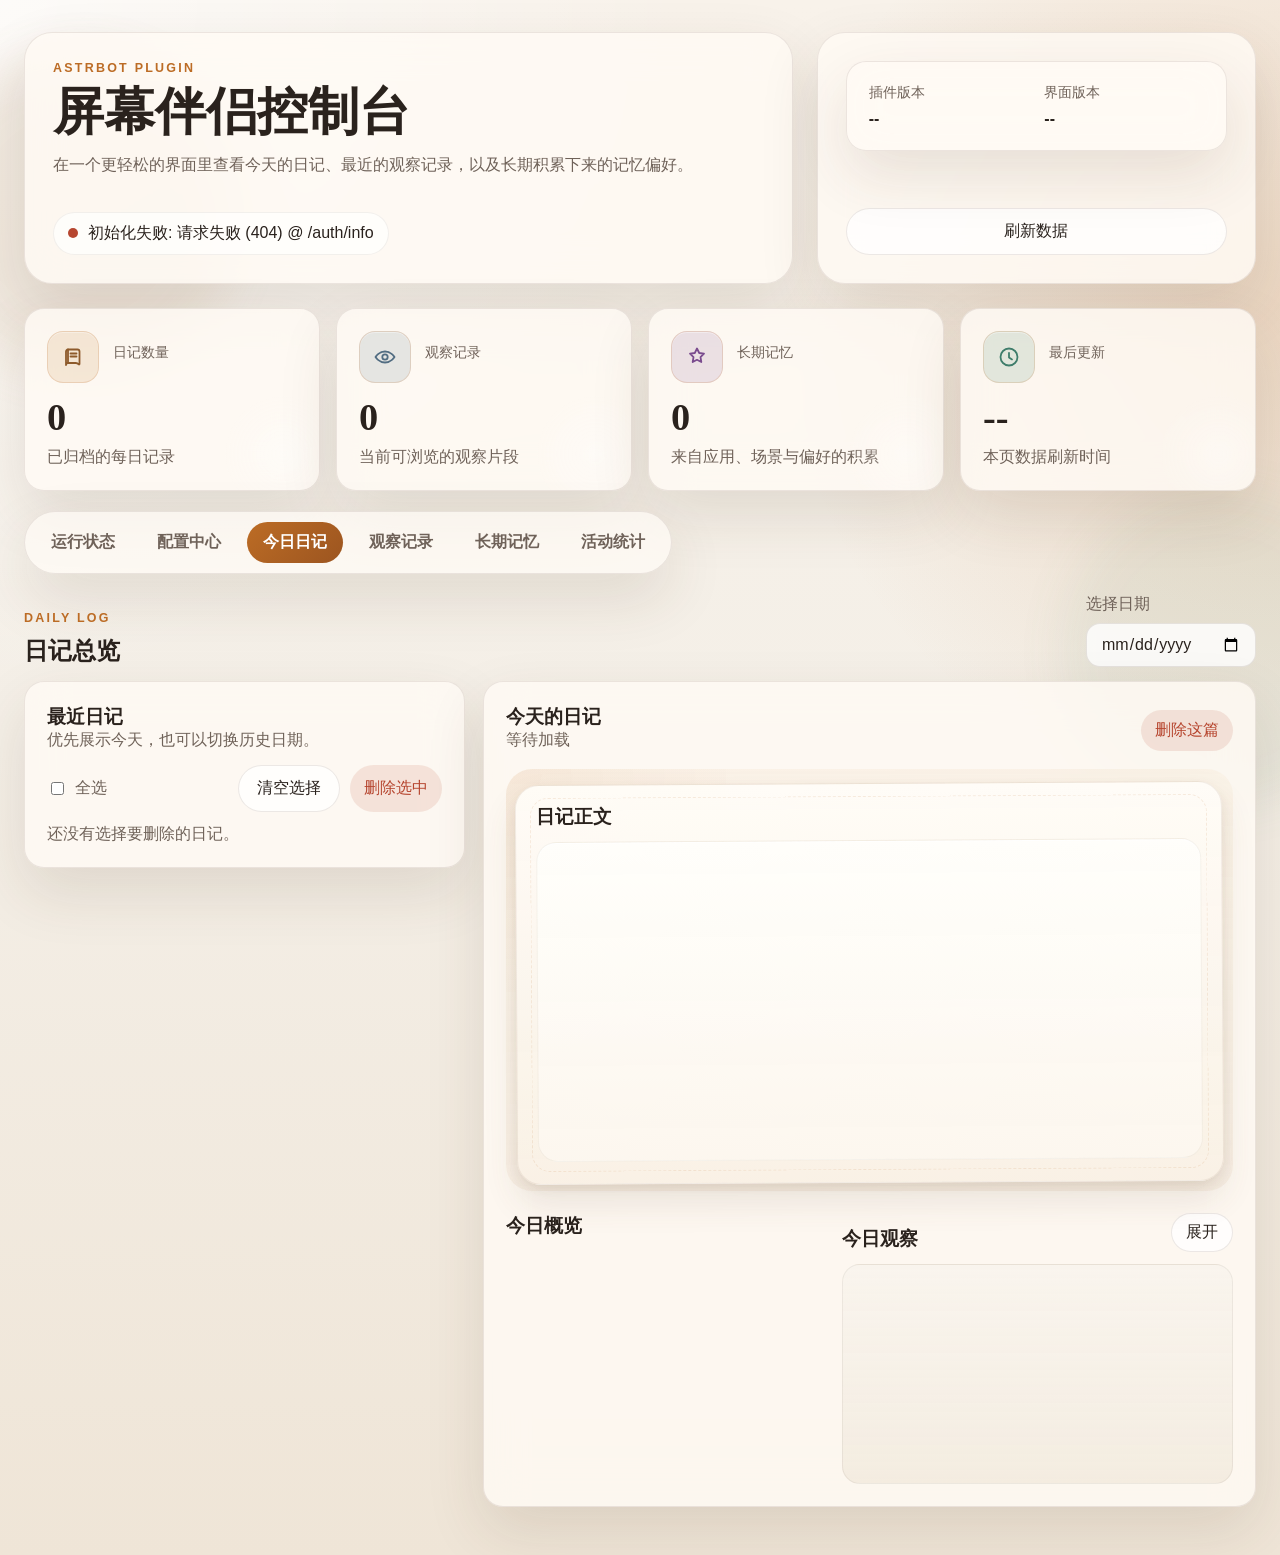
==== commit 3b6872a8: "v2.9.1" ====
--- a/web/index.html
+++ b/web/index.html
@@ -4,7 +4,7 @@
     <meta charset="UTF-8">
     <meta name="viewport" content="width=device-width, initial-scale=1.0">
     <title>屏幕伴侣控制台</title>
-    <link rel="stylesheet" href="/web/app.css">
+    <link rel="stylesheet" href="/web/app.css?v=2.9.1">
 </head>
 <body>
     <div class="app-shell">
@@ -255,17 +255,33 @@
                     </label>
                 </div>
                 <div class="content-grid diaries-grid">
-                    <article class="panel">
-                        <div class="panel-header">
-                            <h3>最近日记</h3>
-                            <span class="panel-subtle" id="diarySummary">优先展示今天，也可以切换历史日期。</span>
-                        </div>
-                        <div class="list-stack" id="diaryList"></div>
-                    </article>
+                    <article class="panel">
+                        <div class="panel-header">
+                            <div>
+                                <h3>最近日记</h3>
+                                <span class="panel-subtle" id="diarySummary">优先展示今天，也可以切换历史日期。</span>
+                            </div>
+                        </div>
+                        <div class="toolbar diary-toolbar">
+                            <label class="selection-toggle">
+                                <input id="selectAllDiaries" type="checkbox">
+                                <span>全选</span>
+                            </label>
+                            <div class="diary-toolbar-actions">
+                                <button class="ghost-button" id="clearDiarySelectionsButton" type="button">清空选择</button>
+                                <button class="danger-button" id="deleteSelectedDiariesButton" type="button">删除选中</button>
+                            </div>
+                        </div>
+                        <p class="panel-subtle diary-selection-meta" id="diarySelectionMeta">还没有选择要删除的日记。</p>
+                        <div class="list-stack" id="diaryList"></div>
+                    </article>
                     <article class="panel diary-panel">
                         <div class="panel-header">
-                            <h3 id="diaryTitle">今天的日记</h3>
-                            <span class="panel-subtle" id="diaryMeta">等待加载</span>
+                            <div>
+                                <h3 id="diaryTitle">今天的日记</h3>
+                                <span class="panel-subtle" id="diaryMeta">等待加载</span>
+                            </div>
+                            <button class="danger-button" id="deleteCurrentDiaryButton" type="button">删除这篇</button>
                         </div>
                         <div class="diary-reading-stage">
                             <section class="diary-section diary-paper-section">
@@ -409,7 +425,7 @@
                     <article class="panel">
                         <div class="panel-header">
                             <h3>今日工作轨迹</h3>
-                            <span class="panel-subtle">把零散活动合并成更像 Work_Review 的连续工作段</span>
+                            <span class="panel-subtle">把零散活动合并成连续的工作段</span>
                         </div>
                         <div class="activity-session-summary" id="activitySessionSummary"></div>
                         <div class="list-stack activity-session-list" id="activitySessions"></div>
@@ -435,7 +451,7 @@
                     <article class="panel">
                         <div class="panel-header">
                             <h3>工作回顾</h3>
-                            <span class="panel-subtle">更像 keystats / workreview 的专注回顾视角</span>
+                            <span class="panel-subtle">更聚焦专注节奏的回顾视角</span>
                         </div>
                         <div class="activity-review-cards" id="activityReview"></div>
                         <div class="helper-grid activity-review-insights" id="activityInsights"></div>
@@ -463,18 +479,18 @@
                     <div class="activity-trend" id="activityTrend"></div>
                 </article>
                 <article class="panel activity-input-panel">
-                    <div class="panel-header">
-                        <h3>本地输入统计</h3>
-                        <span class="panel-subtle">可选记录键盘和鼠标输入，补充更像 KeyStats 的轻量数据</span>
-                    </div>
+                        <div class="panel-header">
+                            <h3>本地输入统计</h3>
+                            <span class="panel-subtle">可选记录键盘和鼠标输入，补充轻量的键鼠数据</span>
+                        </div>
                     <div class="activity-input-grid" id="activityInputStats"></div>
                     <div class="activity-input-days" id="activityInputDays"></div>
                 </article>
                 <article class="panel activity-surface-panel">
-                    <div class="panel-header">
-                        <h3>应用 / 网站轨迹</h3>
-                        <span class="panel-subtle">把窗口活动收束成更像 Work_Review 的应用层和网页层轨迹</span>
-                    </div>
+                        <div class="panel-header">
+                            <h3>应用 / 网站轨迹</h3>
+                            <span class="panel-subtle">把窗口活动收束成更清晰的应用层和网页层轨迹</span>
+                        </div>
                     <div class="activity-surface-summary" id="activitySurfaceSummary"></div>
                     <div class="activity-surface-columns">
                         <div>
@@ -519,7 +535,7 @@
         </div>
     </template>
 
-    <script src="/web/app.js"></script>
-</body>
-</html>
-
+    <script src="/web/app.js?v=2.9.1"></script>
+</body>
+</html>
+
--- a/web/app.css
+++ b/web/app.css
@@ -742,20 +742,77 @@
     margin-top: 16px;
 }
 
-.list-item-button {
-    width: 100%;
-    text-align: left;
-    border: 1px solid rgba(97, 77, 64, 0.08);
+.list-item-button {
+    width: 100%;
+    text-align: left;
+    border: 1px solid rgba(97, 77, 64, 0.08);
     background: rgba(255, 255, 255, 0.74);
     border-radius: 16px;
     padding: 16px;
 }
 
-.list-item-button:hover, .list-item-button.active {
-    background: linear-gradient(180deg, rgba(255, 255, 255, 0.92), rgba(248, 234, 219, 0.92));
-    border-color: rgba(188, 108, 37, 0.28);
-}
-
+.list-item-button:hover, .list-item-button.active {
+    background: linear-gradient(180deg, rgba(255, 255, 255, 0.92), rgba(248, 234, 219, 0.92));
+    border-color: rgba(188, 108, 37, 0.28);
+}
+
+.diary-toolbar {
+    margin-top: 14px;
+    align-items: center;
+    justify-content: space-between;
+    gap: 12px;
+}
+
+.diary-toolbar-actions {
+    display: flex;
+    flex-wrap: wrap;
+    justify-content: flex-end;
+    gap: 10px;
+}
+
+.diary-selection-meta {
+    margin: 12px 0 0;
+}
+
+#diaryList {
+    max-height: 720px;
+    overflow: auto;
+    padding-right: 4px;
+}
+
+.diary-list-item {
+    display: grid;
+    gap: 10px;
+    padding: 14px;
+    border-radius: 18px;
+    border: 1px solid rgba(97, 77, 64, 0.08);
+    background: rgba(255, 255, 255, 0.72);
+}
+
+.diary-list-item.active {
+    border-color: rgba(188, 108, 37, 0.24);
+    box-shadow: 0 10px 24px rgba(145, 111, 84, 0.08);
+}
+
+.diary-list-item-top {
+    display: flex;
+    justify-content: space-between;
+    gap: 12px;
+    align-items: center;
+}
+
+.diary-select {
+    flex-shrink: 0;
+}
+
+.diary-open-button {
+    padding: 14px 16px;
+}
+
+.diary-delete-button {
+    padding: 8px 12px;
+}
+
 .list-item-title { margin: 0 0 4px; font-weight: 700; }
 .diary-panel { min-height: 540px; }
 .diary-reading-stage {
@@ -1027,6 +1084,21 @@
 }
 
 @media (max-width: 720px) {
+    .diary-toolbar {
+        align-items: stretch;
+    }
+    .diary-toolbar-actions {
+        width: 100%;
+        justify-content: stretch;
+    }
+    .diary-toolbar-actions .ghost-button,
+    .diary-toolbar-actions .danger-button {
+        flex: 1 1 0;
+    }
+    .diary-list-item-top {
+        align-items: stretch;
+        flex-direction: column;
+    }
     .diary-reading-stage {
         margin-top: 14px;
         padding: 8px 0 0;
@@ -1101,19 +1173,49 @@
     color: var(--muted);
 }
 
-.tag {
-    display: inline-flex;
-    align-items: center;
-    gap: 6px;
-    padding: 6px 10px;
+.tag {
+    display: inline-flex;
+    align-items: center;
+    gap: 6px;
+    padding: 6px 10px;
     border-radius: 999px;
     background: var(--accent-soft);
     color: var(--accent-strong);
-    font-size: 0.84rem;
-    font-weight: 700;
-}
-
-.field { display: grid; gap: 8px; }
+    font-size: 0.84rem;
+    font-weight: 700;
+}
+
+.tag-button {
+    appearance: none;
+    border: none;
+    font: inherit;
+    cursor: pointer;
+    transition: transform 0.16s ease, box-shadow 0.16s ease, background 0.16s ease;
+}
+
+.tag-button:hover:not(:disabled) {
+    transform: translateY(-1px);
+    box-shadow: 0 10px 18px rgba(188, 108, 37, 0.14);
+}
+
+.tag-button:disabled {
+    cursor: wait;
+    opacity: 0.72;
+}
+
+.tag-button--active {
+    background: rgba(66, 138, 90, 0.14);
+    color: #2f6a45;
+}
+
+.tag-action-mark {
+    font-size: 0.76rem;
+    font-weight: 800;
+    letter-spacing: 0.02em;
+    opacity: 0.88;
+}
+
+.field { display: grid; gap: 8px; }
 .compact-field { min-width: 170px; }
 
 .field input, .field select, .field textarea {
